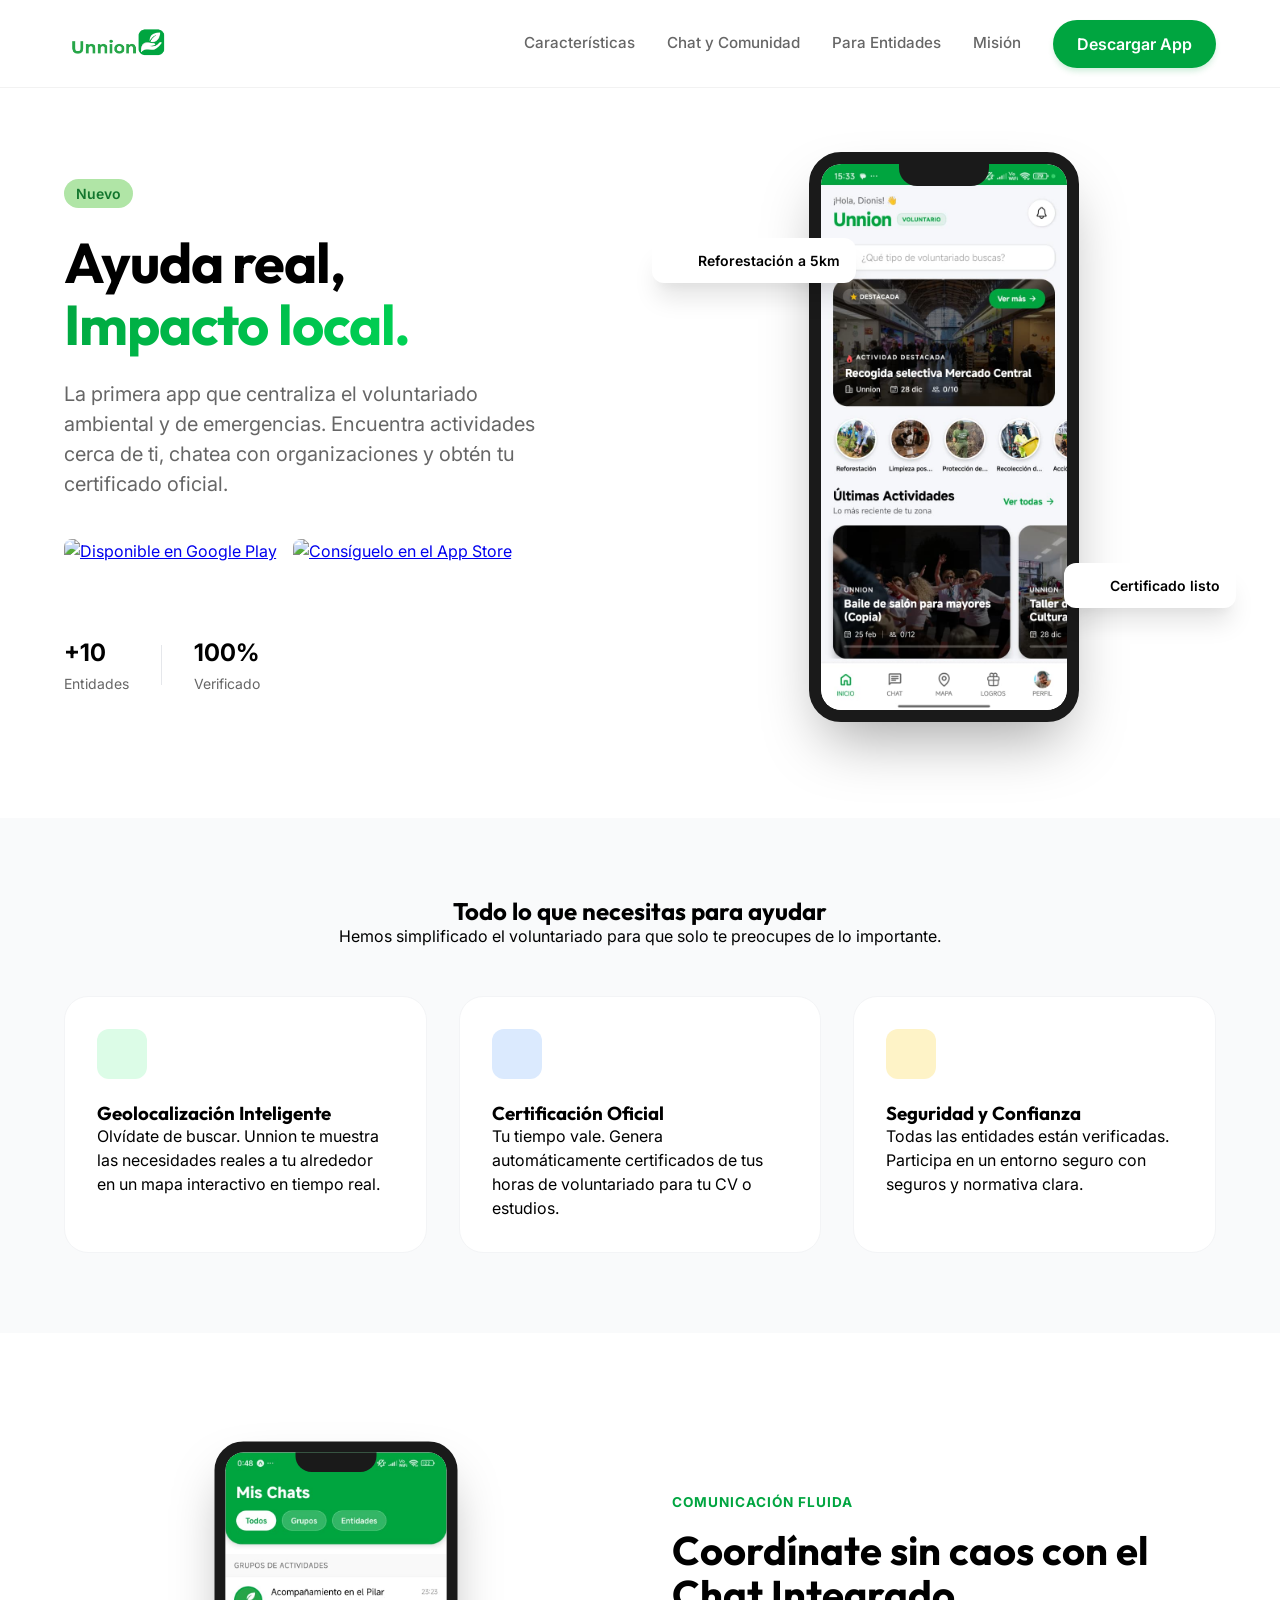
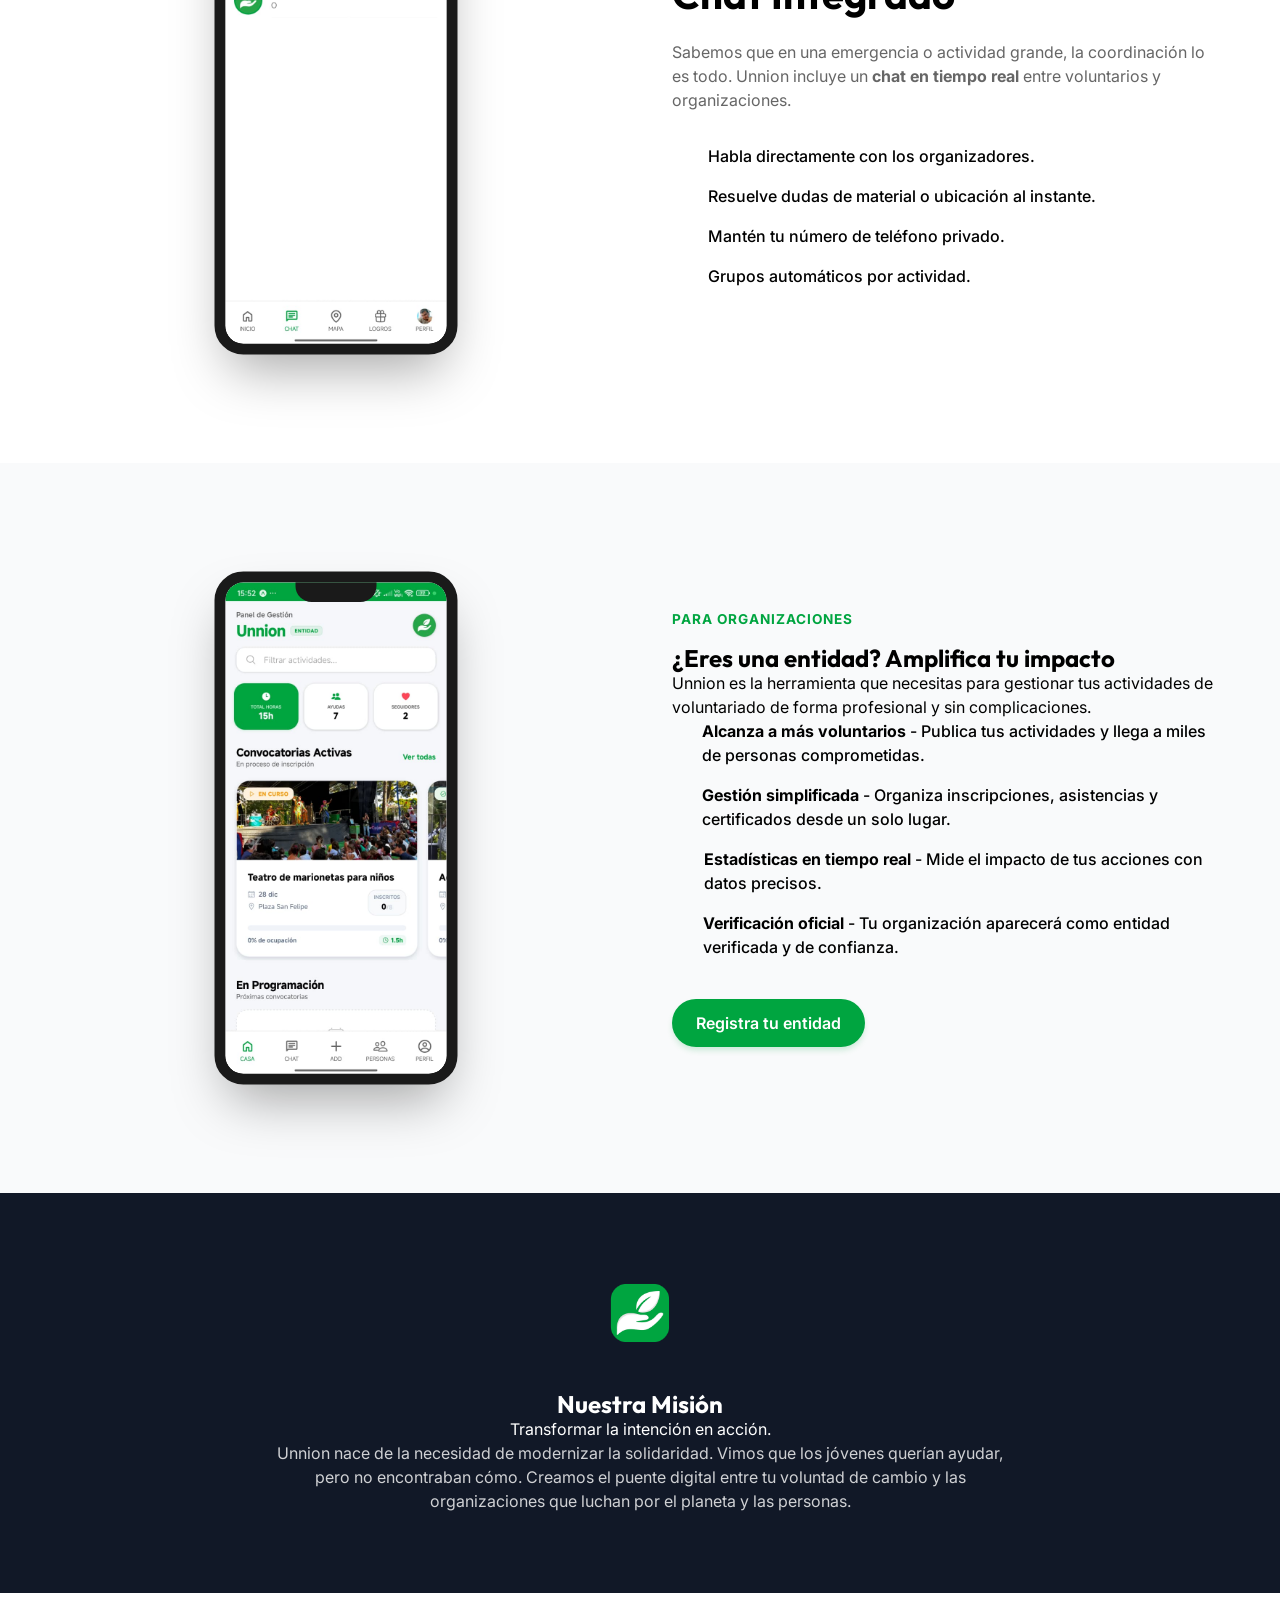
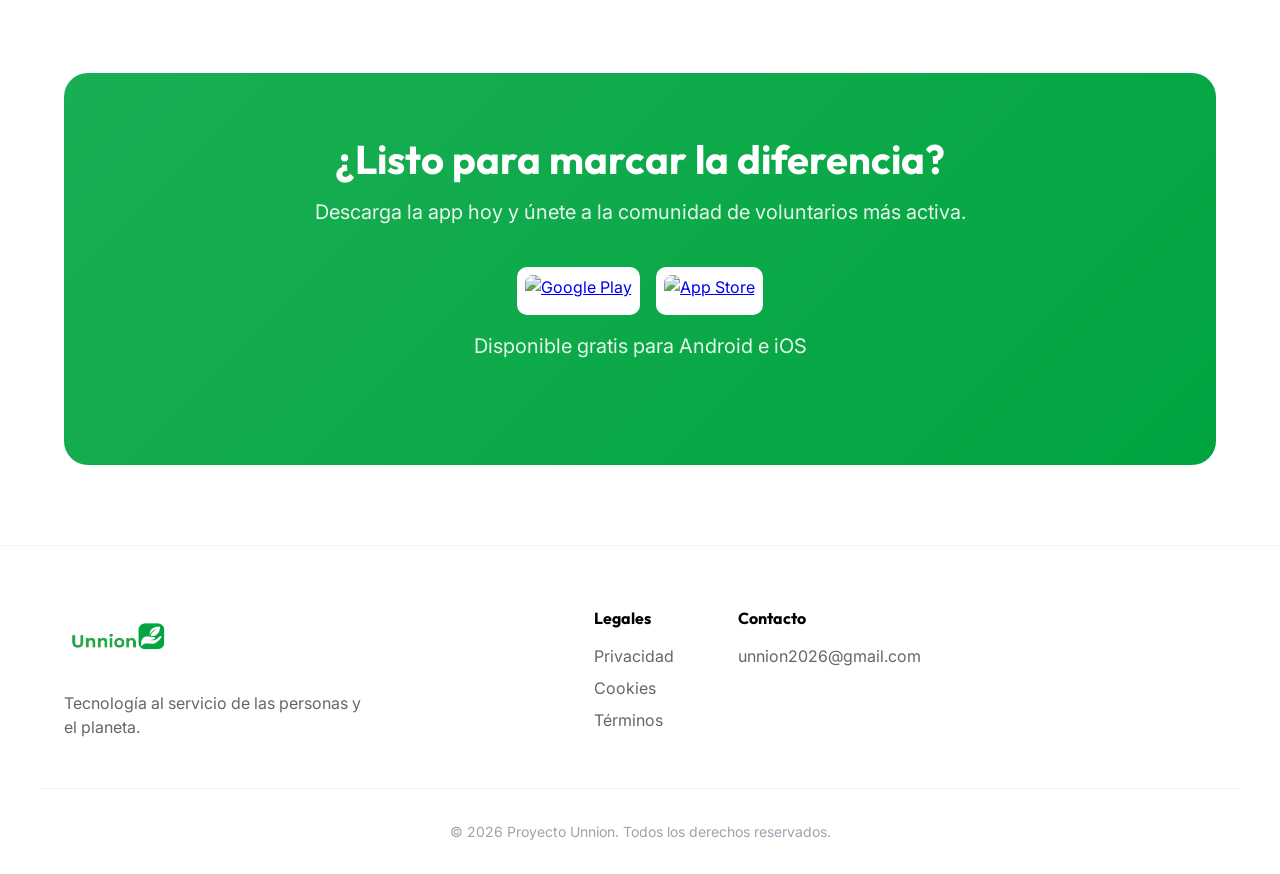
==== index.html @ ba1e8685 "Web funcional con APK gestionado por LFS para GitHub Pages" ====
<!DOCTYPE html>
<html lang="es">

<head>
    <meta charset="UTF-8">
    <meta name="viewport" content="width=device-width, initial-scale=1.0">
    <title>Unnion - Voluntariado Ambiental y de Emergencias</title>
    <meta name="description"
        content="La app definitiva para voluntariado ambiental y emergencias. Conecta, ayuda y certifícate. Disponible en iOS y Android.">

    <!-- Favicon -->
    <link rel="icon" type="image/png" href="./assets/icon.png">

    <!-- Styles -->
    <link rel="stylesheet" href="styles.css">

    <!-- Google Fonts -->
    <link rel="preconnect" href="https://fonts.googleapis.com">
    <link rel="preconnect" href="https://fonts.gstatic.com" crossorigin>
    <link
        href="https://fonts.googleapis.com/css2?family=Inter:wght@400;500;600;700;800&family=Outfit:wght@500;700&display=swap"
        rel="stylesheet">

    <!-- Icons -->
    <script src="https://unpkg.com/lucide@latest"></script>
</head>

<body id="top">

    <!-- Navegación -->
    <header class="header">
        <div class="container nav-wrapper">
            <a href="#top" class="logo">
                <img src="./assets/logo.png" alt="Unnion Logo" class="logo-img-header">
            </a>

            <nav class="nav-menu">
                <a href="#features" class="nav-link">Características</a>
                <a href="#chat" class="nav-link">Chat y Comunidad</a>
                <a href="#entities" class="nav-link">Para Entidades</a>
                <a href="#about" class="nav-link">Misión</a>
                <div class="nav-actions">
                    <a href="#download" class="btn btn-primary">Descargar App</a>
                </div>
            </nav>

            <button class="mobile-toggle" aria-label="Abrir menú">
                <i data-lucide="menu"></i>
            </button>
        </div>
    </header>

    <!-- Hero Section -->
    <section class="hero">
        <div class="container hero-grid">
            <div class="hero-content fade-in-up">
                <div class="badge">Nuevo</div>
                <h1>Ayuda real, <br><span class="text-gradient">Impacto local.</span></h1>
                <p class="hero-description">
                    La primera app que centraliza el voluntariado ambiental y de emergencias.
                    Encuentra actividades cerca de ti, chatea con organizaciones y obtén tu certificado oficial.
                </p>

                <div class="store-buttons">
                    <a href="Unnion.apk" download class="store-btn">
                        <img src="https://upload.wikimedia.org/wikipedia/commons/7/78/Google_Play_Store_badge_EN.svg"
                            alt="Disponible en Google Play">
                    </a>
                    <a href="#" class="store-btn ios-download">
                        <img src="https://upload.wikimedia.org/wikipedia/commons/3/3c/Download_on_the_App_Store_Badge.svg"
                            alt="Consíguelo en el App Store">
                    </a>
                </div>

                <div class="hero-stats">
                    <div class="stat-item">
                        <strong>+10</strong>
                        <span>Entidades</span>
                    </div>
                    <div class="stat-divider"></div>
                    <div class="stat-item">
                        <strong>100%</strong>
                        <span>Verificado</span>
                    </div>
                </div>
            </div>

            <div class="hero-visual fade-in-up delay-1">
                <!-- Marco de teléfono CSS puro para ajustar la imagen rectangular -->
                <div class="phone-frame">
                    <div class="phone-notch"></div>
                    <div class="phone-screen">
                        <img src="./assets/mock-up-unnion/home-usuario.jpeg" alt="Interfaz de Usuario Unnion"
                            class="app-screenshot">
                    </div>
                </div>
                <!-- Elementos decorativos flotantes -->
                <div class="floating-card card-1">
                    <i data-lucide="map-pin" class="icon-sm"></i>
                    <span>Reforestación a 5km</span>
                </div>
                <div class="floating-card card-2">
                    <i data-lucide="check-circle" class="icon-sm"></i>
                    <span>Certificado listo</span>
                </div>
            </div>
        </div>
    </section>

    <!-- Características Principales -->
    <section id="features" class="section bg-light">
        <div class="container">
            <div class="section-header text-center">
                <h2>Todo lo que necesitas para ayudar</h2>
                <p>Hemos simplificado el voluntariado para que solo te preocupes de lo importante.</p>
            </div>

            <div class="features-grid">
                <!-- Feature 1 -->
                <div class="feature-card">
                    <div class="icon-box bg-green">
                        <i data-lucide="map"></i>
                    </div>
                    <h3>Geolocalización Inteligente</h3>
                    <p>Olvídate de buscar. Unnion te muestra las necesidades reales a tu alrededor en un mapa
                        interactivo en tiempo real.</p>
                </div>

                <!-- Feature 2 -->
                <div class="feature-card">
                    <div class="icon-box bg-blue">
                        <i data-lucide="award"></i>
                    </div>
                    <h3>Certificación Oficial</h3>
                    <p>Tu tiempo vale. Genera automáticamente certificados de tus horas de voluntariado para tu CV o
                        estudios.</p>
                </div>

                <!-- Feature 3 -->
                <div class="feature-card">
                    <div class="icon-box bg-orange">
                        <i data-lucide="shield-check"></i>
                    </div>
                    <h3>Seguridad y Confianza</h3>
                    <p>Todas las entidades están verificadas. Participa en un entorno seguro con seguros y normativa
                        clara.</p>
                </div>
            </div>
        </div>
    </section>

    <!-- Sección Destacada: CHAT -->
    <section id="chat" class="section section-chat">
        <div class="container">
            <div class="split-layout">
                <div class="split-visual">
                    <div class="phone-frame small-frame">
                        <div class="phone-notch"></div>
                        <div class="phone-screen">
                            <img src="./assets/mock-up-unnion/chat-usuario.jpeg" alt="Chat Entidad"
                                class="app-screenshot">
                        </div>
                    </div>
                </div>
                <div class="split-content">
                    <div class="tag">Comunicación Fluida</div>
                    <h2>Coordínate sin caos con el Chat Integrado</h2>
                    <p>
                        Sabemos que en una emergencia o actividad grande, la coordinación lo es todo.
                        Unnion incluye un <strong>chat en tiempo real</strong> entre voluntarios y organizaciones.
                    </p>
                    <ul class="feature-list">
                        <li>
                            <i data-lucide="check"></i>
                            <span>Habla directamente con los organizadores.</span>
                        </li>
                        <li>
                            <i data-lucide="check"></i>
                            <span>Resuelve dudas de material o ubicación al instante.</span>
                        </li>
                        <li>
                            <i data-lucide="check"></i>
                            <span>Mantén tu número de teléfono privado.</span>
                        </li>
                        <li>
                            <i data-lucide="check"></i>
                            <span>Grupos automáticos por actividad.</span>
                        </li>
                    </ul>
                </div>
            </div>
        </div>
    </section>

    <!-- Sección para Entidades -->
    <section id="entities" class="section bg-light">
        <div class="container">
            <div class="split-layout reverse">
                <div class="split-content">
                    <div class="tag">Para Organizaciones</div>
                    <h2>¿Eres una entidad? Amplifica tu impacto</h2>
                    <p>
                        Unnion es la herramienta que necesitas para gestionar tus actividades de voluntariado de forma
                        profesional y sin complicaciones.
                    </p>
                    <ul class="feature-list">
                        <li>
                            <i data-lucide="users"></i>
                            <span><strong>Alcanza a más voluntarios</strong> - Publica tus actividades y llega a miles
                                de personas comprometidas.</span>
                        </li>
                        <li>
                            <i data-lucide="calendar-check"></i>
                            <span><strong>Gestión simplificada</strong> - Organiza inscripciones, asistencias y
                                certificados desde un solo lugar.</span>
                        </li>
                        <li>
                            <i data-lucide="bar-chart"></i>
                            <span><strong>Estadísticas en tiempo real</strong> - Mide el impacto de tus acciones con
                                datos precisos.</span>
                        </li>
                        <li>
                            <i data-lucide="shield"></i>
                            <span><strong>Verificación oficial</strong> - Tu organización aparecerá como entidad
                                verificada y de confianza.</span>
                        </li>
                    </ul>
                    <a href="#download" class="btn btn-primary" style="margin-top: 1.5rem;">Registra tu entidad</a>
                </div>
                <div class="split-visual">
                    <div class="phone-frame small-frame">
                        <div class="phone-notch"></div>
                        <div class="phone-screen">
                            <img src="./assets/mock-up-unnion/home-enidad.jpeg" alt="Panel Entidad"
                                class="app-screenshot">
                        </div>
                    </div>
                </div>
            </div>
        </div>
    </section>

    <!-- Misión / Nosotros -->
    <section id="about" class="section bg-dark text-white">
        <div class="container text-center max-w-800">
            <img src="./assets/icon.png" alt="Unnion Icon" style="width: 80px; margin-bottom: 2rem;">
            <h2>Nuestra Misión</h2>
            <p class="lead">
                Transformar la intención en acción.
            </p>
            <p style="opacity: 0.8;">
                Unnion nace de la necesidad de modernizar la solidaridad. Vimos que los jóvenes querían ayudar, pero no
                encontraban cómo.
                Creamos el puente digital entre tu voluntad de cambio y las organizaciones que luchan por el planeta y
                las personas.
            </p>
        </div>
    </section>

    <!-- CTA Final -->
    <section id="download" class="section section-cta">
        <div class="container">
            <div class="cta-card">
                <div class="cta-content">
                    <h2>¿Listo para marcar la diferencia?</h2>
                    <p>Descarga la app hoy y únete a la comunidad de voluntarios más activa.</p>
                    <div class="store-buttons">
                        <a href="Unnion.apk" download class="store-btn bg-white">
                            <img src="https://upload.wikimedia.org/wikipedia/commons/7/78/Google_Play_Store_badge_EN.svg"
                                alt="Google Play">
                        </a>
                        <a href="#" class="store-btn bg-white ios-download">
                            <img src="https://upload.wikimedia.org/wikipedia/commons/3/3c/Download_on_the_App_Store_Badge.svg"
                                alt="App Store">
                        </a>
                    </div>
                    <p class="small-text">Disponible gratis para Android e iOS</p>
                </div>
            </div>
        </div>
    </section>

    <!-- Footer -->
    <footer class="footer">
        <div class="container footer-content">
            <div class="footer-brand">
                <div class="logo">
                    <a href="#top">
                        <img src="./assets/logo.png" alt="Unnion" class="logo-img-footer">
                    </a>
                </div>
                <p>Tecnología al servicio de las personas y el planeta.</p>
            </div>

            <div class="footer-links">
                <div class="link-group">
                    <h4>Legales</h4>
                    <a href="privacidad.html">Privacidad</a>
                    <a href="cookies.html">Cookies</a>
                    <a href="terminos.html">Términos</a>
                </div>
                <div class="link-group">
                    <h4>Contacto</h4>
                    <a href="mailto:hola@unnion.app">unnion2026@gmail.com</a>
                </div>
            </div>
        </div>
        <div class="container copyright">
            &copy; 2026 Proyecto Unnion. Todos los derechos reservados.
        </div>
    </footer>

    <!-- Back to top button -->
    <button id="back-to-top" class="back-to-top" aria-label="Subir arriba">
        <i data-lucide="arrow-up"></i>
    </button>

    <!-- Custom Modal -->
    <div id="custom-modal" class="modal-overlay">
        <div class="modal-content fade-in-scale">
            <button class="modal-close" aria-label="Cerrar">&times;</button>
            <div class="modal-body">
                <div class="modal-icon">
                    <i data-lucide="info" id="modal-icon-element"></i>
                </div>
                <h3 id="modal-title">Título del Mensaje</h3>
                <p id="modal-text">Descripción del mensaje aquí.</p>
                <div class="modal-actions">
                    <button class="btn btn-primary" id="modal-confirm">Entendido</button>
                </div>
            </div>
        </div>
    </div>

    <script src="script.js"></script>
    <script>
        lucide.createIcons();
    </script>
</body>

</html>
---- styles.css ----
/* Variables y Reset */
:root {
    /* User Palette Exact Match */
    --primary: #00a540;
    /* Green */
    --primary-dark: #12762d;
    /* Dark Green */
    --secondary: #b0e5a6;
    /* Light Green */
    --background: #ffffff;
    /* White */
    --text-main: #000000;
    /* Black */
    --white: #ffffff;
    --black: #000000;

    /* Derived/Utility */
    --text-muted: #666666;
    --bg-light: #f9fafb;
    /* Keeping a subtle light gray for section diffs if needed, or I can use white/secondary */

    --accent-blue: #2563eb;
    /* Keeping for variety in icons if needed, can serve as info */
    --accent-orange: #f59e0b;

    --radius-lg: 24px;
    --radius-md: 12px;
    --shadow-sm: 0 1px 2px rgba(0, 0, 0, 0.05);
    --shadow-lg: 0 20px 25px -5px rgba(0, 0, 0, 0.1), 0 10px 10px -5px rgba(0, 0, 0, 0.04);
}

* {
    margin: 0;
    padding: 0;
    box-sizing: border-box;
}

body {
    font-family: 'Inter', sans-serif;
    color: var(--text-main);
    line-height: 1.5;
    background-color: var(--background);
    overflow-x: hidden;
}

h1,
h2,
h3,
h4 {
    font-family: 'Outfit', sans-serif;
    line-height: 1.1;
    font-weight: 700;
}

.container {
    max-width: 1200px;
    margin: 0 auto;
    padding: 0 1.5rem;
}

/* Utilities */
.text-gradient {
    background: linear-gradient(135deg, var(--primary) 0%, #00d455 100%);
    background-clip: text;
    -webkit-background-clip: text;
    -webkit-text-fill-color: transparent;
}

.bg-light {
    background-color: var(--bg-light);
}

.bg-dark {
    background-color: #111827;
}

.text-white {
    color: white;
}

.text-center {
    text-align: center;
}

.max-w-800 {
    max-width: 800px;
    margin-left: auto;
    margin-right: auto;
}

/* Botones */
.btn {
    display: inline-flex;
    align-items: center;
    padding: 0.75rem 1.5rem;
    border-radius: 50px;
    font-weight: 600;
    text-decoration: none;
    transition: all 0.3s ease;
}

.btn-primary {
    background-color: var(--primary);
    color: white;
    box-shadow: 0 4px 6px -1px rgba(0, 165, 64, 0.2);
}

.btn-primary:hover {
    background-color: var(--primary-dark);
    transform: translateY(-2px);
    box-shadow: 0 10px 15px -3px rgba(0, 165, 64, 0.3);
}

/* Header */
.header {
    position: sticky;
    top: 0;
    z-index: 100;
    background: rgba(255, 255, 255, 0.9);
    backdrop-filter: blur(10px);
    border-bottom: 1px solid rgba(0, 0, 0, 0.05);
    padding: 1rem 0;
}

.nav-wrapper {
    display: flex;
    justify-content: space-between;
    align-items: center;
}

.logo {
    display: flex;
    align-items: center;
    gap: 0.5rem;
    font-weight: 800;
    font-size: 1.5rem;
    color: var(--text-main);
    text-decoration: none;
}

.logo img {
    max-height: 55px;
    height: auto;
    width: auto;
}

.nav-menu {
    display: flex;
    align-items: center;
    gap: 2rem;
}

.nav-link {
    text-decoration: none;
    color: var(--text-muted);
    font-weight: 500;
    font-size: 0.95rem;
    transition: color 0.2s;
}

.nav-link:hover {
    color: var(--primary);
}

.mobile-toggle {
    display: none;
    background: none;
    border: none;
    cursor: pointer;
}

/* Hero Section */
.hero {
    padding: 4rem 0 6rem;
    overflow: hidden;
}

.hero-grid {
    display: grid;
    grid-template-columns: 1fr 1fr;
    gap: 4rem;
    align-items: center;
}

.badge {
    display: inline-block;
    padding: 0.25rem 0.75rem;
    background: var(--secondary);
    color: var(--primary-dark);
    font-size: 0.875rem;
    font-weight: 600;
    border-radius: 9999px;
    margin-bottom: 1.5rem;
}

.hero h1 {
    font-size: 3.5rem;
    margin-bottom: 1.5rem;
    letter-spacing: -0.02em;
}

.hero-description {
    font-size: 1.25rem;
    color: var(--text-muted);
    margin-bottom: 2.5rem;
    max-width: 500px;
}

/* Tiendas de Apps */
.store-buttons {
    display: flex;
    gap: 1rem;
    margin-bottom: 3rem;
}

.store-btn {
    transition: transform 0.2s;
    height: 48px;
}

.store-btn img {
    height: 100%;
    border-radius: 8px;
}

.store-btn:hover {
    transform: scale(1.05);
}

.hero-stats {
    display: flex;
    align-items: center;
    gap: 2rem;
}

.stat-item strong {
    display: block;
    font-size: 1.5rem;
    color: var(--text-main);
}

.stat-item span {
    font-size: 0.875rem;
    color: var(--text-muted);
}

.stat-divider {
    width: 1px;
    height: 40px;
    background: #e5e7eb;
}

/* Phone Frame & Mockup */
.hero-visual {
    position: relative;
    display: flex;
    justify-content: center;
}

.phone-frame {
    position: relative;
    width: 270px;
    height: 570px;
    background: #1a1a1a;
    border-radius: 32px;
    border: 12px solid #1a1a1a;
    box-shadow: 0 30px 60px -15px rgba(0, 0, 0, 0.35);
    overflow: hidden;
    z-index: 10;
}

.phone-notch {
    position: absolute;
    top: 0;
    left: 50%;
    transform: translateX(-50%);
    width: 90px;
    height: 22px;
    background: #1a1a1a;
    border-bottom-left-radius: 18px;
    border-bottom-right-radius: 18px;
    z-index: 20;
}

.phone-screen {
    width: 100%;
    height: 100%;
    background: #ffffff;
    overflow: hidden;
    border-radius: 20px;
}

.app-screenshot {
    width: 100%;
    height: 100%;
    object-fit: cover;
    object-position: center top;
    display: block;
}

/* Floating Cards */
.floating-card {
    position: absolute;
    background: white;
    padding: 0.75rem 1rem;
    border-radius: 12px;
    box-shadow: var(--shadow-lg);
    display: flex;
    align-items: center;
    gap: 0.75rem;
    font-weight: 600;
    font-size: 0.875rem;
    z-index: 15;
    animation: float 6s ease-in-out infinite;
}

.card-1 {
    top: 15%;
    left: -20px;
}

.card-2 {
    bottom: 20%;
    right: -20px;
    animation-delay: 2s;
}

.icon-sm {
    width: 18px;
    height: 18px;
    color: var(--primary);
}

@keyframes float {

    0%,
    100% {
        transform: translateY(0);
    }

    50% {
        transform: translateY(-15px);
    }
}

/* Features */
.section {
    padding: 5rem 0;
}

.features-grid {
    display: grid;
    grid-template-columns: repeat(auto-fit, minmax(300px, 1fr));
    gap: 2rem;
    margin-top: 3rem;
}

.feature-card {
    background: white;
    padding: 2rem;
    border-radius: var(--radius-lg);
    border: 1px solid #f3f4f6;
    transition: transform 0.3s;
}

.feature-card:hover {
    transform: translateY(-5px);
    border-color: var(--primary-light);
}

.icon-box {
    width: 50px;
    height: 50px;
    border-radius: 12px;
    display: flex;
    align-items: center;
    justify-content: center;
    margin-bottom: 1.5rem;
}

.bg-green {
    background: #dcfce7;
    color: #166534;
}

.bg-blue {
    background: #dbeafe;
    color: #1e40af;
}

.bg-orange {
    background: #fef3c7;
    color: #92400e;
}

/* Chat Section */
.split-layout {
    display: grid;
    grid-template-columns: 1fr 1fr;
    gap: 4rem;
    align-items: center;
}

.tag {
    text-transform: uppercase;
    color: var(--primary);
    font-weight: 700;
    font-size: 0.85rem;
    margin-bottom: 1rem;
    display: block;
    letter-spacing: 1px;
}

.section-chat h2 {
    font-size: 2.5rem;
    margin-bottom: 1.5rem;
}

.section-chat p {
    color: var(--text-muted);
    margin-bottom: 2rem;
}

.feature-list {
    list-style: none;
}

.feature-list li {
    display: flex;
    align-items: center;
    gap: 1rem;
    margin-bottom: 1rem;
    font-weight: 500;
}

.feature-list li i {
    color: var(--primary);
    width: 20px;
}

.split-layout.reverse {
    direction: rtl;
}

.split-layout.reverse>* {
    direction: ltr;
}

.small-frame {
    transform: scale(0.9);
    margin: 0 auto;
}

/* CTA Card */
.cta-card {
    background: var(--primary);
    border-radius: var(--radius-lg);
    padding: 4rem 2rem;
    text-align: center;
    color: white;
    background-image: linear-gradient(135deg, rgba(255, 255, 255, 0.1) 0%, transparent 100%);
}

.cta-content h2 {
    margin-bottom: 1rem;
    font-size: 2.5rem;
}

.cta-content p {
    font-size: 1.25rem;
    margin-bottom: 2.5rem;
    opacity: 0.9;
}

.bg-white {
    background-color: white !important;
    padding: 0.5rem;
    border-radius: 10px;
}

.cta-content .store-buttons {
    justify-content: center;
    margin-bottom: 1rem;
}

.small-text {
    font-size: 0.875rem;
    opacity: 0.7;
}

/* Footer */
.footer {
    padding: 4rem 0 2rem;
    border-top: 1px solid #f3f4f6;
}

.footer-content {
    display: grid;
    grid-template-columns: 1.5fr 2fr;
    gap: 4rem;
    margin-bottom: 3rem;
}

.footer-brand p {
    color: var(--text-muted);
    margin-top: 1rem;
    max-width: 300px;
}

.footer-links {
    display: flex;
    gap: 4rem;
}

.link-group h4 {
    margin-bottom: 1rem;
    color: var(--text-main);
}

.link-group a {
    display: block;
    color: var(--text-muted);
    text-decoration: none;
    margin-bottom: 0.5rem;
    transition: color 0.2s;
}

.link-group a:hover {
    color: var(--primary);
}

.copyright {
    text-align: center;
    padding-top: 2rem;
    border-top: 1px solid #f3f4f6;
    color: #9ca3af;
    font-size: 0.875rem;
}

/* Animations */
.fade-in-up {
    animation: fadeInUp 0.8s ease-out forwards;
    opacity: 0;
    transform: translateY(20px);
}

.delay-1 {
    animation-delay: 0.2s;
}

@keyframes fadeInUp {
    to {
        opacity: 1;
        transform: translateY(0);
    }
}

/* Responsive */
@media (max-width: 968px) {

    .hero-grid,
    .split-layout {
        grid-template-columns: 1fr;
        text-align: center;
        gap: 3rem;
    }

    .hero h1 {
        font-size: 2.5rem;
    }

    .hero-stats,
    .store-buttons {
        justify-content: center;
    }

    .hero-visual {
        margin-top: 2rem;
    }

    .split-layout {
        direction: ltr;
    }

    .split-visual {
        order: -1;
    }

    .feature-list {
        display: inline-block;
        text-align: left;
    }

    .nav-menu {
        display: none;
    }

    .mobile-toggle {
        display: block;
    }
}

@media (max-width: 480px) {
    .phone-frame {
        width: 260px;
        height: 520px;
        border-width: 6px;
    }

    .floating-card {
        display: none;
    }

    .footer-content {
        grid-template-columns: 1fr;
    }

    .footer-links {
        flex-direction: column;
        gap: 2rem;
    }
}

/* Back to Top Button */
.back-to-top {
    position: fixed;
    bottom: 2rem;
    right: 2rem;
    background: var(--primary);
    color: white;
    width: 50px;
    height: 50px;
    border-radius: 50%;
    display: flex;
    align-items: center;
    justify-content: center;
    border: none;
    cursor: pointer;
    box-shadow: 0 4px 12px rgba(0, 0, 0, 0.15);
    z-index: 900;
    opacity: 0;
    visibility: hidden;
    transition: all 0.3s cubic-bezier(0.4, 0, 0.2, 1);
    transform: translateY(20px);
}

.back-to-top.show {
    opacity: 1;
    visibility: visible;
    transform: translateY(0);
}

.back-to-top:hover {
    background: var(--primary-dark);
    transform: translateY(-5px);
    box-shadow: 0 6px 16px rgba(0, 165, 64, 0.3);
}

/* Modal and Footer Custom Sizes (already present below, keeping order) */
/* Modern Modal Styles... */
.modal-overlay {
    position: fixed;
    top: 0;
    left: 0;
    width: 100%;
    height: 100%;
    background: rgba(0, 0, 0, 0.4);
    backdrop-filter: blur(8px);
    display: flex;
    align-items: center;
    justify-content: center;
    z-index: 1000;
    opacity: 0;
    visibility: hidden;
    transition: all 0.3s ease;
}

.modal-overlay.active {
    opacity: 1;
    visibility: visible;
}

.modal-content {
    background: white;
    width: 90%;
    max-width: 450px;
    padding: 2.5rem;
    border-radius: 30px;
    position: relative;
    text-align: center;
    box-shadow: 0 25px 50px -12px rgba(0, 0, 0, 0.25);
}

.modal-close {
    position: absolute;
    top: 1.5rem;
    right: 1.5rem;
    background: #f3f4f6;
    border: none;
    width: 32px;
    height: 32px;
    border-radius: 50%;
    cursor: pointer;
    display: flex;
    align-items: center;
    justify-content: center;
    font-size: 1.2rem;
    color: var(--text-muted);
    transition: all 0.2s;
}

.modal-close:hover {
    background: #e5e7eb;
    color: var(--black);
}

.modal-icon {
    width: 64px;
    height: 64px;
    background: var(--secondary);
    color: var(--primary);
    border-radius: 20px;
    display: flex;
    align-items: center;
    justify-content: center;
    margin: 0 auto 1.5rem;
}

.modal-icon i {
    width: 32px;
    height: 32px;
}

.modal-body h3 {
    font-size: 1.75rem;
    margin-bottom: 1rem;
    color: var(--black);
}

.modal-body p {
    color: var(--text-muted);
    font-size: 1.1rem;
    line-height: 1.6;
    margin-bottom: 2rem;
}

.modal-actions .btn {
    width: 100%;
    justify-content: center;
    padding: 1rem;
    font-size: 1.1rem;
}

.fade-in-scale {
    transform: scale(0.9);
    transition: transform 0.3s cubic-bezier(0.34, 1.56, 0.64, 1);
}

.modal-overlay.active .fade-in-scale {
    transform: scale(1);
}

/* Logos Custom Sizes */
.logo-img-header {
    height: 28px;
    width: auto;
}

.logo-img-footer {
    height: 36px;
    width: auto;
}
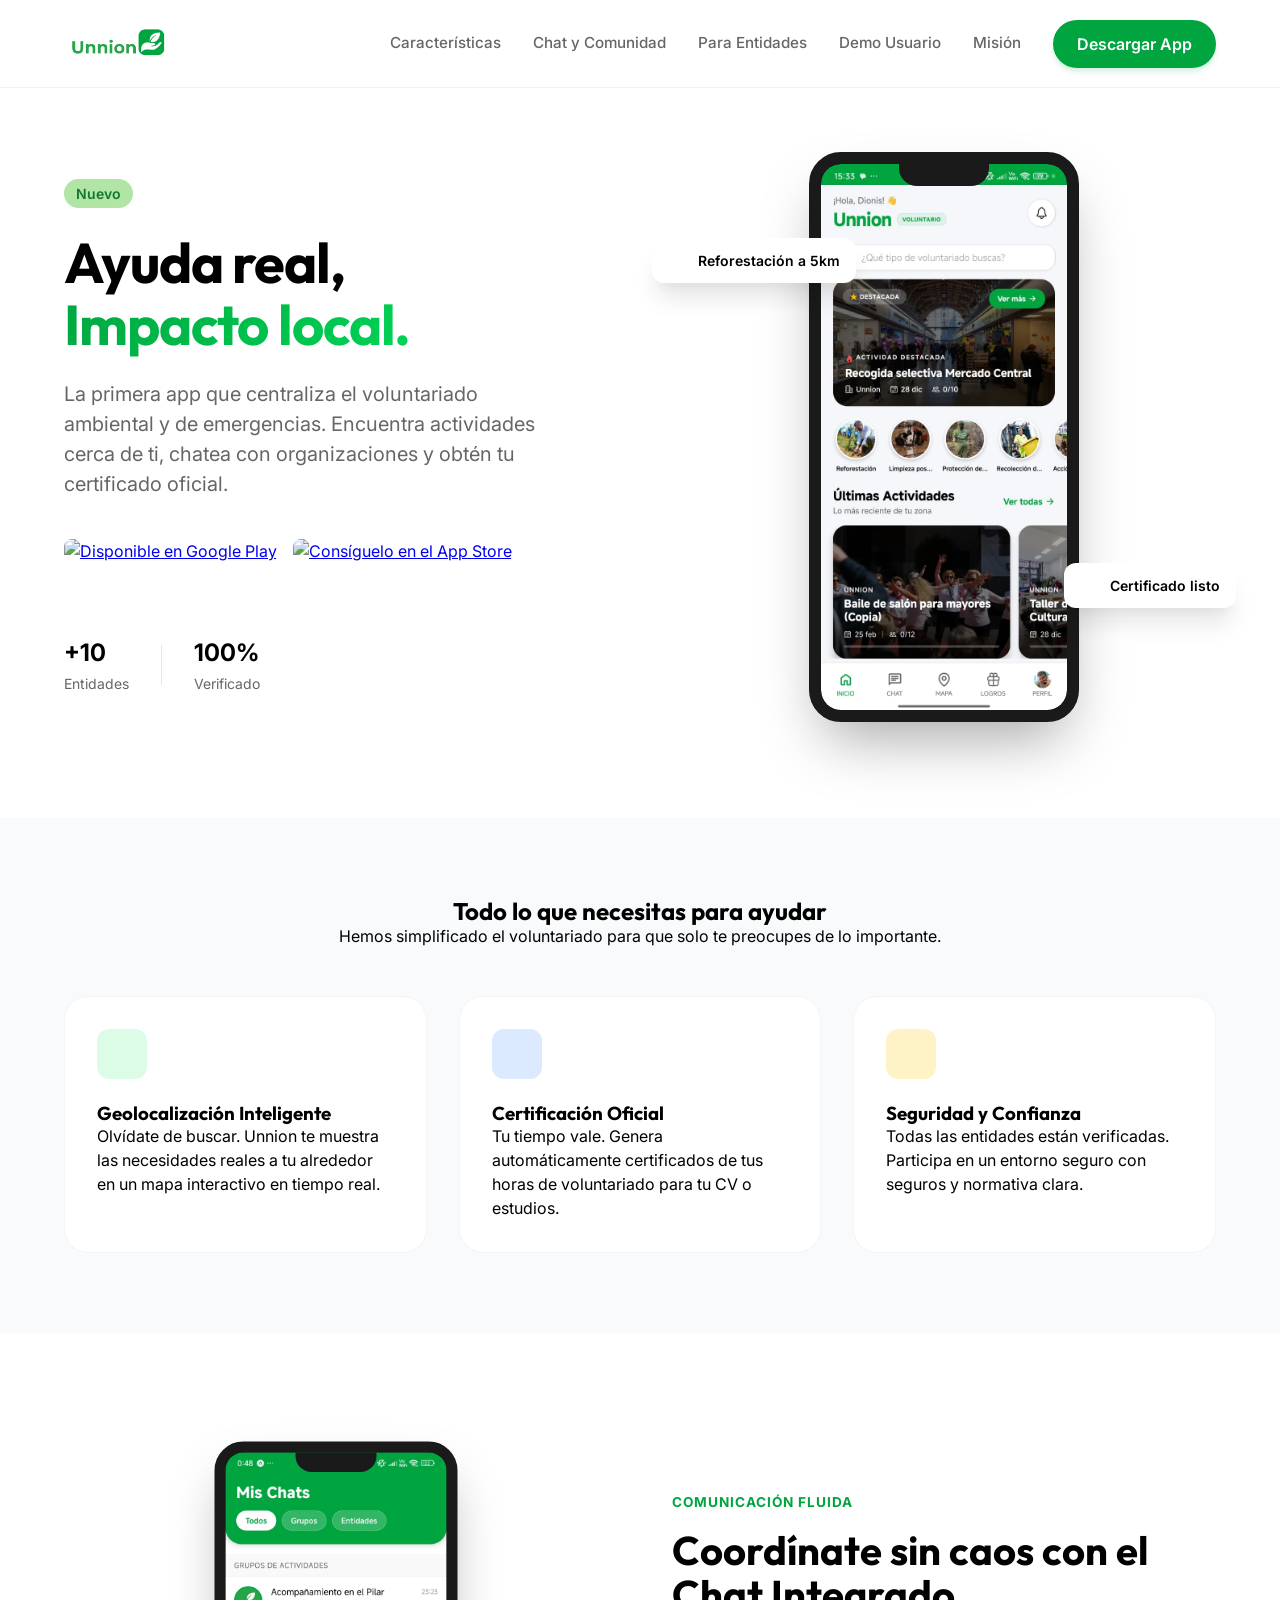
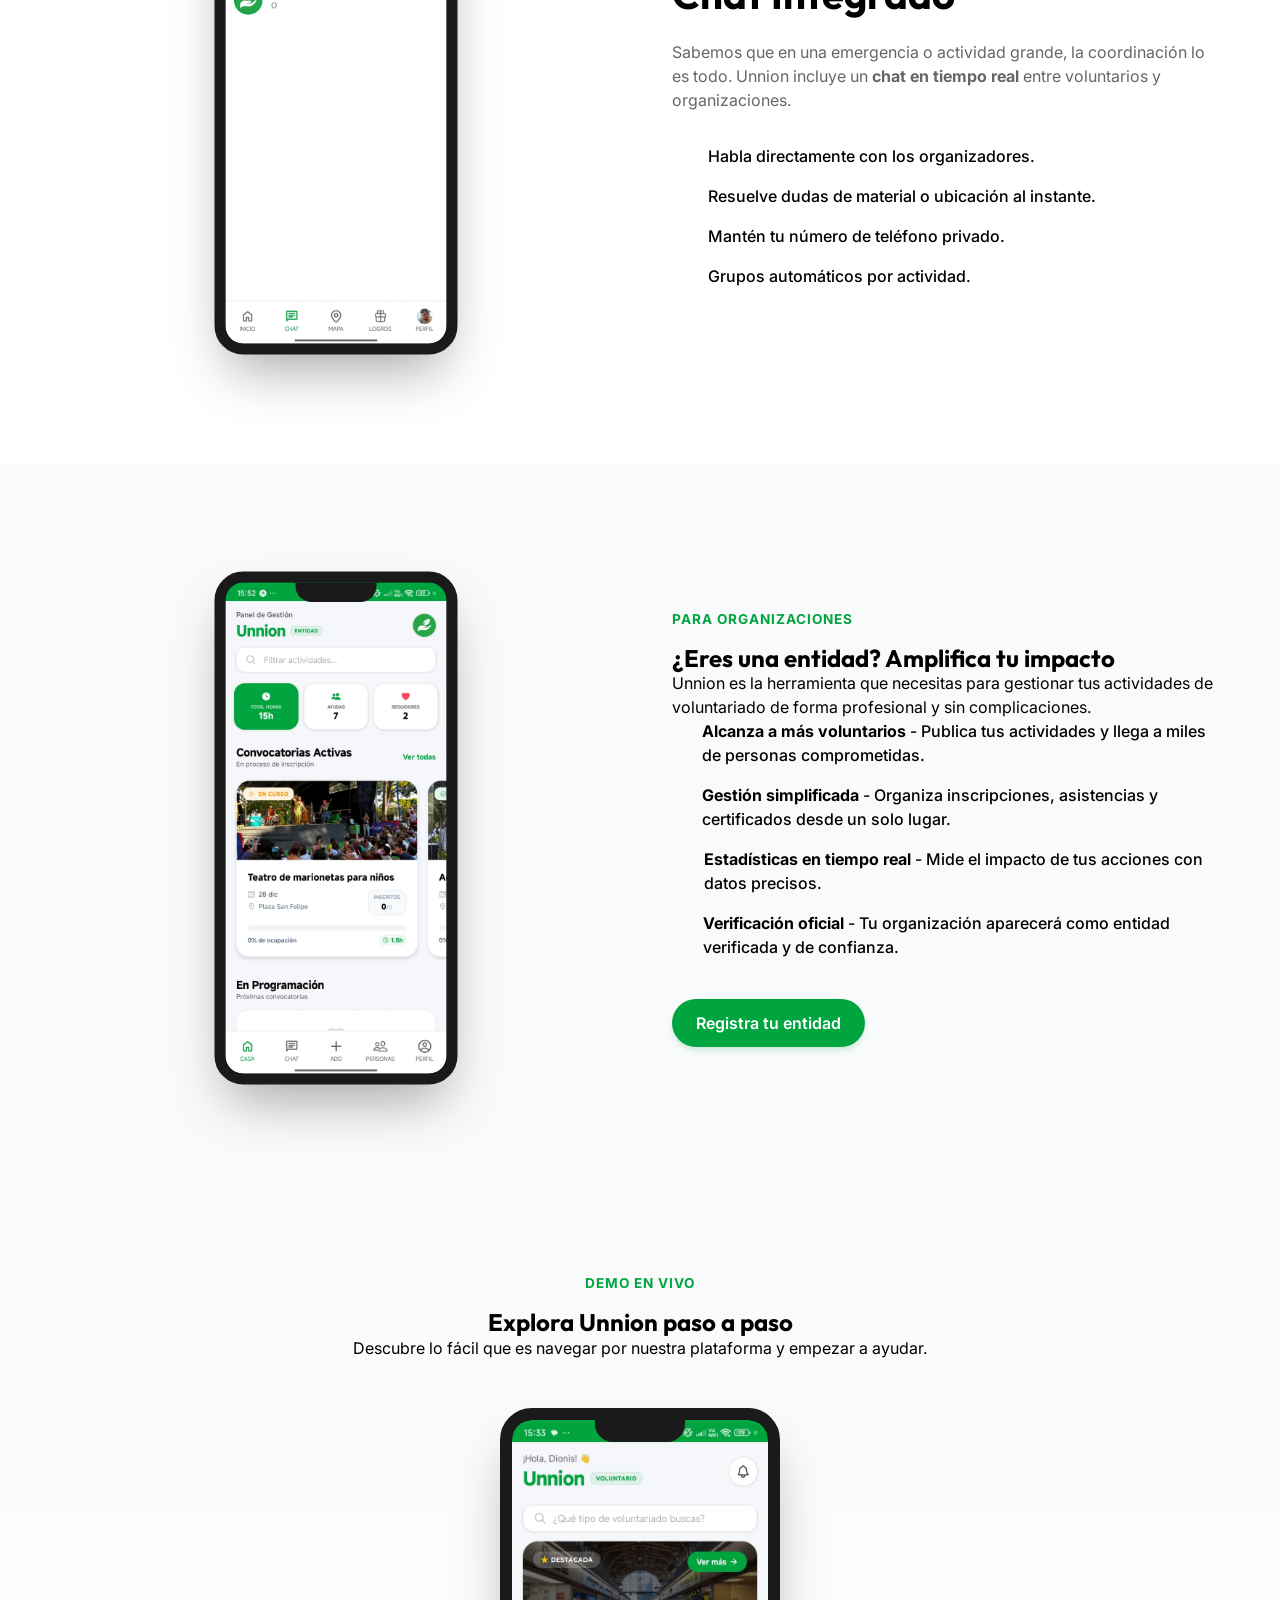
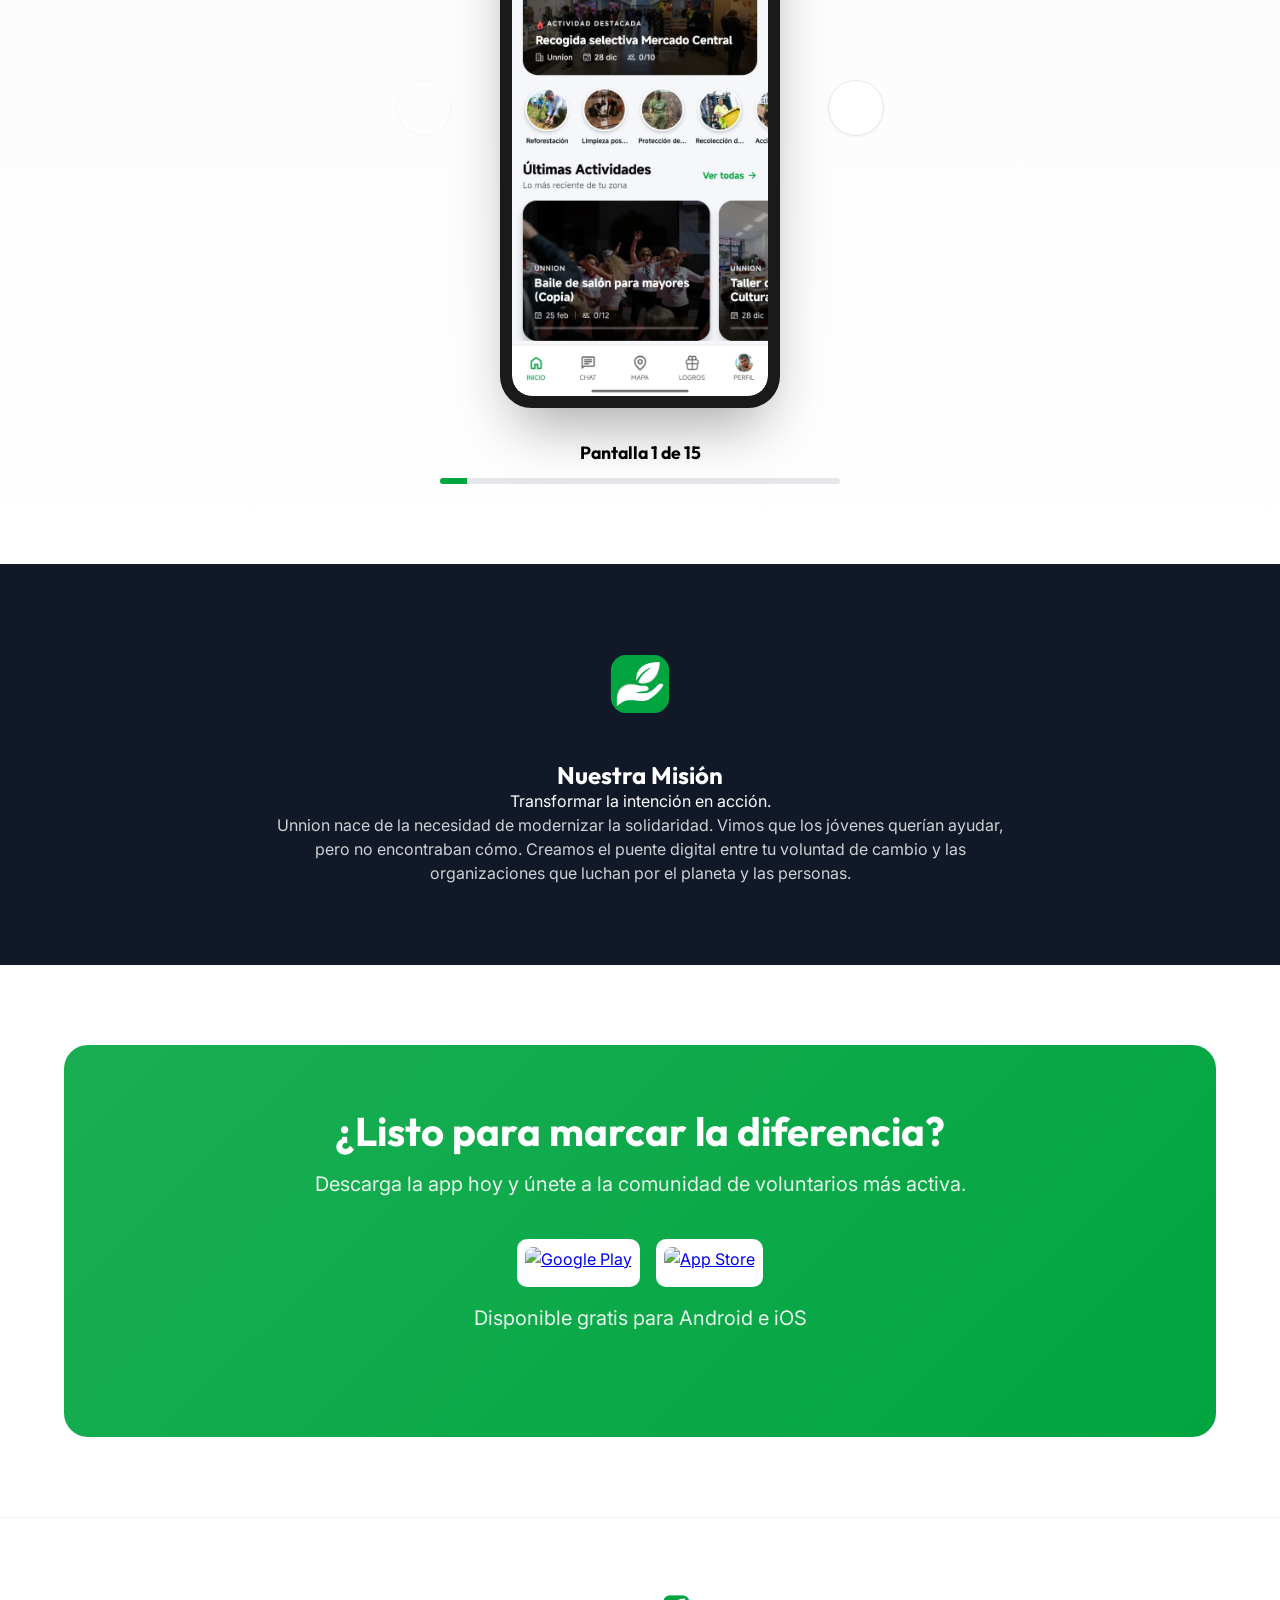
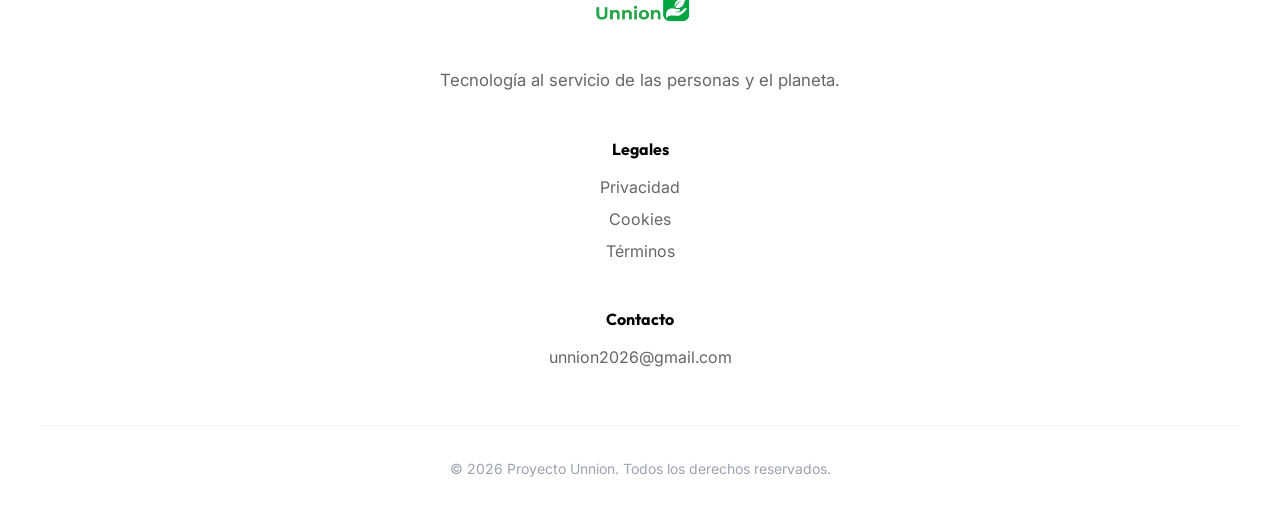
==== commit 41a039f1: "UP" ====
--- a/index.html
+++ b/index.html
@@ -38,6 +38,7 @@
                 <a href="#features" class="nav-link">Características</a>
                 <a href="#chat" class="nav-link">Chat y Comunidad</a>
                 <a href="#entities" class="nav-link">Para Entidades</a>
+                <a href="#demo-usuario" class="nav-link">Demo Usuario</a>
                 <a href="#about" class="nav-link">Misión</a>
                 <div class="nav-actions">
                     <a href="#download" class="btn btn-primary">Descargar App</a>
@@ -91,7 +92,7 @@
                     <div class="phone-notch"></div>
                     <div class="phone-screen">
                         <img src="./assets/mock-up-unnion/home-usuario.jpeg" alt="Interfaz de Usuario Unnion"
-                            class="app-screenshot">
+                            class="app-screenshot active">
                     </div>
                 </div>
                 <!-- Elementos decorativos flotantes -->
@@ -158,7 +159,7 @@
                         <div class="phone-notch"></div>
                         <div class="phone-screen">
                             <img src="./assets/mock-up-unnion/chat-usuario.jpeg" alt="Chat Entidad"
-                                class="app-screenshot">
+                                class="app-screenshot active">
                         </div>
                     </div>
                 </div>
@@ -232,7 +233,7 @@
                         <div class="phone-notch"></div>
                         <div class="phone-screen">
                             <img src="./assets/mock-up-unnion/home-enidad.jpeg" alt="Panel Entidad"
-                                class="app-screenshot">
+                                class="app-screenshot active">
                         </div>
                     </div>
                 </div>
@@ -240,7 +241,50 @@
         </div>
     </section>
 
+
+    <!-- Demo Usuario Section -->
+    <section id="demo-usuario" class="section demo-section">
+        <div class="container">
+            <div class="section-header text-center">
+                <div class="tag">Demo en Vivo</div>
+                <h2>Explora Unnion paso a paso</h2>
+                <p>Descubre lo fácil que es navegar por nuestra plataforma y empezar a ayudar.</p>
+            </div>
+
+            <div class="demo-container">
+                <div class="demo-navigation">
+                    <button id="prev-step" class="demo-nav-btn" aria-label="Anterior">
+                        <i data-lucide="chevron-left"></i>
+                    </button>
+
+                    <div class="demo-visual">
+                        <div class="phone-frame demo-frame">
+                            <div class="phone-notch"></div>
+                            <div class="phone-screen">
+                                <img src="./assets/PANTALLAS UNNION/USUARIO/1.jpeg" alt="Pantalla de la App"
+                                    id="demo-img-1" class="app-screenshot active">
+                                <img src="" alt="Pantalla de la App" id="demo-img-2" class="app-screenshot">
+                            </div>
+                        </div>
+                    </div>
+
+                    <button id="next-step" class="demo-nav-btn" aria-label="Siguiente">
+                        <i data-lucide="chevron-right"></i>
+                    </button>
+                </div>
+
+                <div class="demo-info">
+                    <div class="step-counter">Pantalla <span id="current-step">1</span> de 15</div>
+                    <div class="step-progress">
+                        <div class="progress-bar" id="demo-progress" style="width: 6.66%;"></div>
+                    </div>
+                </div>
+            </div>
+        </div>
+    </section>
+
     <!-- Misión / Nosotros -->
+
     <section id="about" class="section bg-dark text-white">
         <div class="container text-center max-w-800">
             <img src="./assets/icon.png" alt="Unnion Icon" style="width: 80px; margin-bottom: 2rem;">
--- a/styles.css
+++ b/styles.css
@@ -285,9 +285,11 @@
 .phone-screen {
     width: 100%;
     height: 100%;
-    background: #ffffff;
+    background: #1a1a1a;
+    /* Cambiado a oscuro para evitar flash blanco */
     overflow: hidden;
     border-radius: 20px;
+    position: relative;
 }
 
 .app-screenshot {
@@ -296,6 +298,16 @@
     object-fit: cover;
     object-position: center top;
     display: block;
+    position: absolute;
+    top: 0;
+    left: 0;
+    opacity: 0;
+    transition: opacity 0.6s ease-in-out;
+}
+
+.app-screenshot.active {
+    opacity: 1;
+    z-index: 2;
 }
 
 /* Floating Cards */
@@ -451,6 +463,105 @@
     margin: 0 auto;
 }
 
+/* Demo Section */
+.demo-section {
+    background: linear-gradient(180deg, var(--bg-light) 0%, #ffffff 100%);
+}
+
+.demo-container {
+    max-width: 800px;
+    margin: 3rem auto 0;
+    display: flex;
+    flex-direction: column;
+    align-items: center;
+    gap: 2rem;
+}
+
+.demo-navigation {
+    display: flex;
+    align-items: center;
+    gap: 3rem;
+    width: 100%;
+    justify-content: center;
+}
+
+.demo-nav-btn {
+    background: white;
+    border: 1px solid #e5e7eb;
+    color: var(--primary);
+    width: 56px;
+    height: 56px;
+    border-radius: 50%;
+    display: flex;
+    align-items: center;
+    justify-content: center;
+    cursor: pointer;
+    transition: all 0.3s ease;
+    box-shadow: var(--shadow-sm);
+}
+
+.demo-nav-btn:hover:not(:disabled) {
+    background: var(--primary);
+    color: white;
+    border-color: var(--primary);
+    transform: scale(1.1);
+}
+
+.demo-nav-btn:disabled {
+    opacity: 0.3;
+    cursor: not-allowed;
+}
+
+.demo-frame {
+    width: 280px;
+    height: 600px;
+    transition: transform 0.3s ease;
+}
+
+.demo-info {
+    width: 100%;
+    max-width: 400px;
+    text-align: center;
+}
+
+.step-counter {
+    font-weight: 700;
+    font-family: 'Outfit', sans-serif;
+    color: var(--text-main);
+    margin-bottom: 0.75rem;
+    font-size: 1.1rem;
+}
+
+.step-progress {
+    height: 6px;
+    background: #e5e7eb;
+    border-radius: 10px;
+    overflow: hidden;
+}
+
+.progress-bar {
+    height: 100%;
+    background: var(--primary);
+    transition: width 0.4s cubic-bezier(0.4, 0, 0.2, 1);
+}
+
+@media (max-width: 600px) {
+    .demo-navigation {
+        gap: 1.5rem;
+    }
+
+    .demo-nav-btn {
+        width: 48px;
+        height: 48px;
+    }
+
+    .demo-frame {
+        width: 220px;
+        height: 460px;
+    }
+}
+
+
 /* CTA Card */
 .cta-card {
     background: var(--primary);
@@ -495,21 +606,41 @@
 }
 
 .footer-content {
-    display: grid;
-    grid-template-columns: 1.5fr 2fr;
-    gap: 4rem;
+    display: flex;
+    flex-direction: column;
+    align-items: center;
+    text-align: center;
+    gap: 3rem;
     margin-bottom: 3rem;
+}
+
+.footer-brand {
+    max-width: 400px;
+    display: flex;
+    flex-direction: column;
+    align-items: center;
+}
+
+.footer-brand .logo {
+    justify-content: center;
 }
 
 .footer-brand p {
     color: var(--text-muted);
-    margin-top: 1rem;
-    max-width: 300px;
+    margin-top: 1.25rem;
+    font-size: 1.05rem;
+    line-height: 1.6;
 }
 
 .footer-links {
     display: flex;
-    gap: 4rem;
+    flex-direction: column;
+    align-items: center;
+    gap: 2.5rem;
+}
+
+.link-group {
+    text-align: center;
 }
 
 .link-group h4 {
@@ -555,8 +686,11 @@
     }
 }
 
-/* Responsive */
+/* Responsive Refinement */
 @media (max-width: 968px) {
+    .container {
+        padding: 0 1.25rem;
+    }
 
     .hero-grid,
     .split-layout {
@@ -565,8 +699,12 @@
         gap: 3rem;
     }
 
+    .hero {
+        padding: 2.5rem 0 4rem;
+    }
+
     .hero h1 {
-        font-size: 2.5rem;
+        font-size: 2.75rem;
     }
 
     .hero-stats,
@@ -575,7 +713,7 @@
     }
 
     .hero-visual {
-        margin-top: 2rem;
+        margin-top: 1rem;
     }
 
     .split-layout {
@@ -591,34 +729,119 @@
         text-align: left;
     }
 
+    /* Mobile Menu Refined */
     .nav-menu {
-        display: none;
+        display: flex;
+        flex-direction: column;
+        position: absolute;
+        top: 100%;
+        left: 0;
+        right: 0;
+        background: white;
+        padding: 0;
+        max-height: 0;
+        overflow: hidden;
+        opacity: 0;
+        transition: all 0.4s cubic-bezier(0.4, 0, 0.2, 1);
+        box-shadow: 0 10px 25px rgba(0, 0, 0, 0.1);
+        border-top: 1px solid #f3f4f6;
+    }
+
+    .nav-menu.active {
+        padding: 2rem;
+        max-height: 500px;
+        opacity: 1;
+    }
+
+    .nav-link {
+        width: 100%;
+        padding: 1rem 0;
+        font-size: 1.1rem;
+        border-bottom: 1px solid #f9fafb;
     }
 
     .mobile-toggle {
-        display: block;
+        display: flex;
+        align-items: center;
+        justify-content: center;
+        padding: 0.5rem;
+        background: var(--bg-light);
+        border-radius: 12px;
+        color: var(--primary);
+    }
+
+    .nav-actions {
+        width: 100%;
+        margin-top: 1rem;
+    }
+
+    .nav-actions .btn {
+        width: 100%;
+        justify-content: center;
     }
 }
 
 @media (max-width: 480px) {
+    .hero h1 {
+        font-size: 2.25rem;
+    }
+
     .phone-frame {
-        width: 260px;
-        height: 520px;
-        border-width: 6px;
+        width: 240px;
+        height: 480px;
+        border-width: 8px;
     }
 
     .floating-card {
         display: none;
     }
 
-    .footer-content {
-        grid-template-columns: 1fr;
-    }
-
-    .footer-links {
+    .store-buttons {
         flex-direction: column;
-        gap: 2rem;
-    }
+        align-items: center;
+        gap: 0.75rem;
+    }
+
+    .store-btn {
+        width: 180px;
+        height: auto;
+    }
+
+    .store-btn img {
+        width: 100%;
+    }
+
+    .link-group {
+        width: 100%;
+    }
+
+    /* Modal Mobile */
+    .modal-content {
+        width: calc(100% - 2rem);
+        margin: 1rem;
+        padding: 1.75rem;
+        border-radius: 24px;
+        max-height: 90vh;
+        overflow-y: auto;
+    }
+
+    .modal-body h3 {
+        font-size: 1.5rem;
+    }
+
+    .back-to-top {
+        bottom: 1.25rem;
+        right: 1.25rem;
+        width: 44px;
+        height: 44px;
+    }
+}
+
+/* Global Overflow Fix */
+html,
+body {
+    max-width: 100vw;
+    overflow-x: hidden;
 }
 
 /* Back to Top Button */
